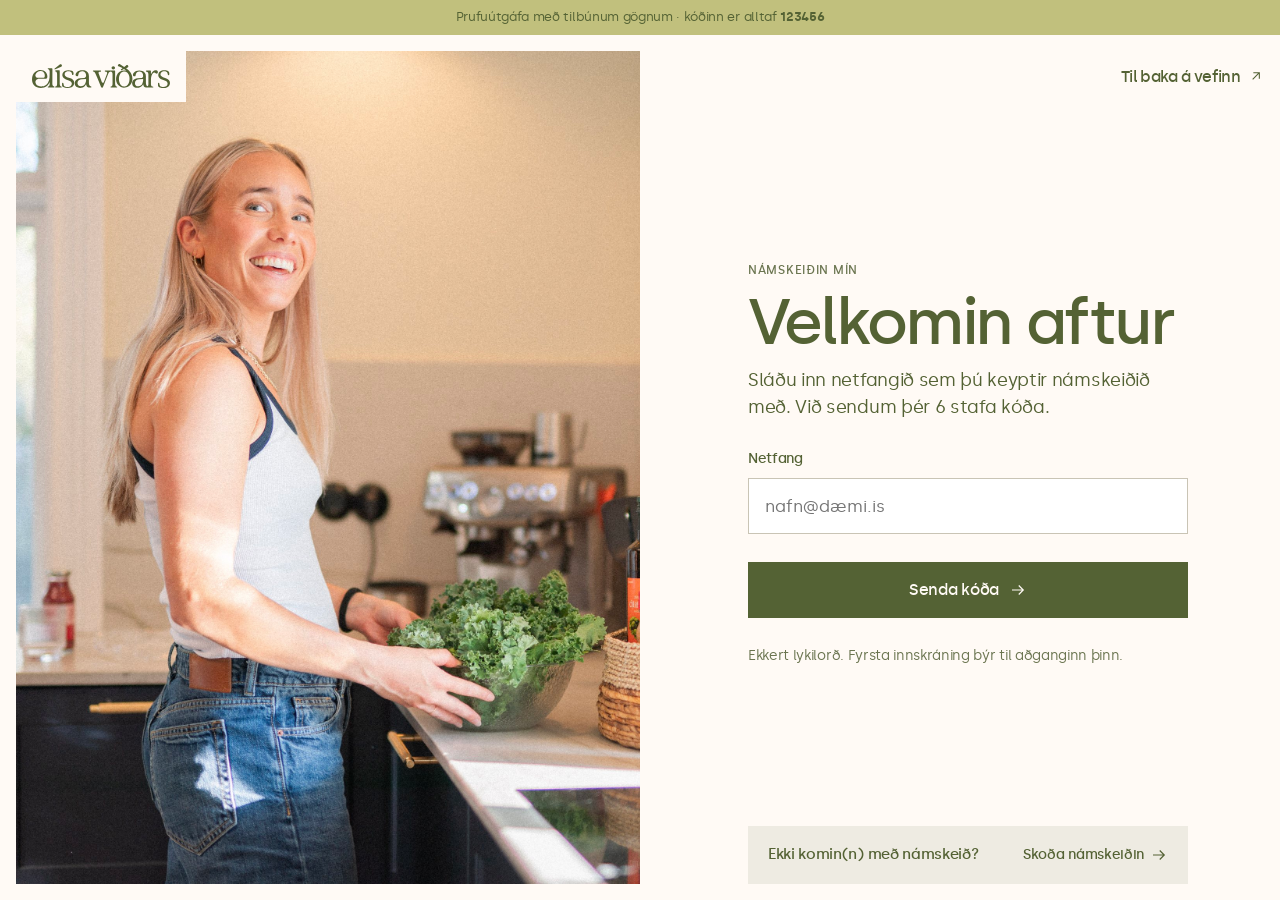
==== portal/index.html @ ccb3c633 "Portal: learner login + courses, course page and lecture player (demo data, code 123456) Co-Authored" ====
<!doctype html>
<html lang="is">
<head>
  <meta charset="utf-8">
  <meta name="viewport" content="width=device-width, initial-scale=1">
  <title>Námskeiðin mín – Elísa Viðars</title>
  <meta name="robots" content="noindex">
  <link rel="preload" href="../fonts/silka-medium-webfont.woff2" as="font" type="font/woff2" crossorigin>
  <link rel="preload" href="../fonts/silka-regular-webfont.woff2" as="font" type="font/woff2" crossorigin>
  <link rel="stylesheet" href="portal.css">
</head>
<body>
  <div class="demo-bar" role="note">Prufuútgáfa með tilbúnum gögnum · kóðinn er alltaf <strong>123456</strong></div>
  <div id="app" aria-live="polite"></div>
  <div class="toast" id="toast" role="status" hidden></div>
  <script src="data.js"></script>
  <script src="portal.js"></script>
</body>
</html>
---- portal/portal.css ----
/* Elísa Viðars – learner portal. Same tokens as the main site. */
@font-face { font-family: "Silka"; src: url("../fonts/silka-regular-webfont.woff2") format("woff2"), url("../fonts/silka-regular-webfont.woff") format("woff"); font-weight: 400; font-display: swap; }
@font-face { font-family: "Silka"; src: url("../fonts/silka-medium-webfont.woff2") format("woff2"), url("../fonts/silka-medium-webfont.woff") format("woff"); font-weight: 500; font-display: swap; }
@font-face { font-family: "Silka"; src: url("../fonts/silka-semibold-webfont.woff2") format("woff2"), url("../fonts/silka-semibold-webfont.woff") format("woff"); font-weight: 600; font-display: swap; }

:root {
  --cream: #fffaf5; --olive: #546234; --olive-dark: #3e4a26; --light: #c1c07d; --light-hover: #b3b26c;
  --sand: #eeebe2; --sand-line: #d8d3c4; --line: #e5e1dc; --muted: #6b7550; --error: #a33a26; --video: #2e361c;
  --font: "Silka", "Manrope", system-ui, sans-serif;
  --gutter: 16px;
}
*, *::before, *::after { box-sizing: border-box; }
html { background: var(--cream); }
body { margin: 0; font-family: var(--font); color: var(--olive); background: var(--cream); font-size: 16px; line-height: 1.45; letter-spacing: -0.02em; -webkit-font-smoothing: antialiased; }
img { max-width: 100%; display: block; }
a { color: var(--olive); }
a:hover { color: var(--olive-dark); }
button { font: inherit; color: inherit; }
h1, h2, h3 { font-weight: 500; letter-spacing: -0.04em; margin: 0; text-wrap: balance; }
h1 { font-size: clamp(36px, 5vw, 64px); line-height: 1; }
h1:focus { outline: none; }
p { margin: 0; }
:focus-visible { outline: 2px solid var(--olive); outline-offset: 2px; }

.demo-bar { padding: 8px var(--gutter); background: var(--light); font-size: 13px; text-align: center; }
.toast { position: fixed; left: 50%; bottom: 24px; z-index: 50; transform: translateX(-50%); max-width: calc(100% - 32px); padding: 14px 20px; background: var(--olive); color: var(--cream); font-size: 15px; font-weight: 500; box-shadow: 0 8px 24px rgb(46 54 28 / .25); }

/* utilities */
.stack-8 { display: flex; flex-direction: column; gap: 8px; }
.stack-12 { display: flex; flex-direction: column; gap: 12px; }
.row-wrap { display: flex; flex-wrap: wrap; gap: 10px; align-items: center; }
.mt-auto { margin-top: auto; }
.muted { color: var(--muted); }
.small { font-size: 14px; }
.strong { font-weight: 500; }
.lead { font-size: 18px; line-height: 1.5; }
.eyebrow { font-size: 12px; font-weight: 500; letter-spacing: .06em; text-transform: uppercase; color: var(--muted); }
.eyebrow--ic { display: inline-flex; align-items: center; gap: 6px; }
.tag { font-size: 12px; padding: 2px 8px; border: 1px solid #b9b49f; color: var(--muted); letter-spacing: 0; }
.tag--olive { border: 0; background: var(--light); color: var(--olive); font-weight: 500; }
.h2 { font-size: clamp(24px, 3vw, 36px); margin-bottom: 20px; }
.h3 { font-size: 22px; margin-bottom: 12px; }
.wrap { max-width: 1376px; margin: 0 auto; padding-left: max(var(--gutter), env(safe-area-inset-left, 0px)); padding-right: max(var(--gutter), env(safe-area-inset-right, 0px)); }
@media (min-width: 1025px) { .wrap { padding-left: 32px; padding-right: 32px; } }

/* buttons */
.btn { min-height: 56px; padding: 0 22px; display: inline-flex; align-items: center; justify-content: center; gap: 10px; border: 0; font-size: 16px; font-weight: 500; letter-spacing: -0.02em; text-decoration: none; cursor: pointer; transition: background-color .2s; }
.btn--dark { background: var(--olive); color: var(--cream); }
.btn--dark:hover { background: var(--olive-dark); color: var(--cream); }
.btn--light { background: var(--light); color: var(--olive); }
.btn--light:hover { background: var(--light-hover); color: var(--olive); }
.btn--line { border: 1px solid var(--olive); color: var(--olive); }
.btn--off { flex-direction: column; gap: 2px; background: var(--sand); color: var(--muted); cursor: not-allowed; }
.btn--off span { display: inline-flex; align-items: center; gap: 6px; }
.btn--off small { font-size: 12px; font-weight: 400; }
.btn--auto { align-self: flex-start; }
.btn:disabled:not(.btn--off) { opacity: .7; cursor: progress; }
.btn svg { flex-shrink: 0; transition: transform .25s ease; }
.btn:hover svg { transform: translateX(3px); }
.ring { width: 18px; height: 18px; border: 1.6px solid currentColor; border-radius: 50%; }
.linkbtn { padding: 0; border: 0; background: none; font-size: 14px; font-weight: 500; text-decoration: underline; cursor: pointer; align-self: flex-start; }
.linkbtn:disabled { text-decoration: none; color: var(--muted); font-weight: 400; cursor: default; }
.linkbtn--light { color: var(--cream); }

/* bars */
.bar { height: 4px; background: var(--sand-line); }
.bar i { display: block; height: 100%; background: var(--olive); transition: width .3s; }
.bar--dark { background: rgb(255 250 245 / .25); }
.bar--dark i { background: var(--light); }

/* ---------- auth ---------- */
.auth { min-height: calc(100vh - 35px); padding: 16px; display: flex; flex-wrap: wrap; }
.auth__photo { flex: 1 1 520px; min-height: 300px; position: relative; background: url("../assets/hero.jpg") 30% 35% / cover no-repeat; }
.auth__logo { position: absolute; left: 0; top: 0; height: 51px; padding: 0 16px; display: flex; align-items: center; background: var(--cream); }
.auth__logo img { width: 138px; height: auto; }
.auth__side { flex: 1 1 520px; min-width: 0; padding: 0 0 0 32px; display: flex; flex-direction: column; }
.auth__top { align-self: flex-end; height: 51px; display: inline-flex; align-items: center; gap: 8px; font-weight: 500; letter-spacing: -0.04em; text-decoration: none; }
.auth__top--left { align-self: flex-start; }
.auth__form { flex-grow: 1; width: 100%; max-width: 440px; margin: 0 auto; padding: 48px 0; display: flex; flex-direction: column; justify-content: center; gap: 28px; }
.auth__store { width: 100%; max-width: 440px; margin: 0 auto; padding: 18px 20px; display: flex; flex-wrap: wrap; gap: 8px; align-items: center; justify-content: space-between; background: var(--sand); font-weight: 500; font-size: 15px; text-decoration: none; }
.auth__store span { display: inline-flex; align-items: center; gap: 6px; font-size: 14px; }
.field { display: flex; flex-direction: column; gap: 8px; }
.field label, .code legend { font-size: 14px; font-weight: 500; }
.field input { height: 56px; padding: 0 16px; border: 1px solid #c9c4b5; border-radius: 0; background: #fff; color: var(--olive); font: inherit; font-size: 17px; }
.field input:focus { outline: 3px solid var(--light); outline-offset: 0; border-color: var(--olive); }
.field input[aria-invalid="true"] { border: 2px solid var(--error); }
.field__err, .code__err { display: flex; gap: 8px; align-items: flex-start; color: var(--error); font-size: 14px; }
.field__err[hidden], .code__err[hidden] { display: none; }
.code__err svg { flex-shrink: 0; margin-top: 2px; }
.badge-ic { width: 56px; height: 56px; display: flex; align-items: center; justify-content: center; background: var(--light); margin-bottom: 8px; }
.badge-ic--sand { background: var(--sand); }
.code { margin: 0; padding: 0; border: 0; display: flex; flex-direction: column; gap: 10px; }
.code legend { padding: 0; margin-bottom: 10px; }
.code__boxes { display: grid; grid-template-columns: repeat(6, minmax(0, 1fr)); gap: 10px; }
.code__box { width: 100%; height: 68px; border: 1px solid #c9c4b5; border-radius: 0; background: #fff; color: var(--olive); text-align: center; font: inherit; font-size: 30px; font-weight: 500; }
.code__box:focus { outline: 3px solid var(--light); outline-offset: 0; border: 2px solid var(--olive); }
.code__box.is-bad { border: 2px solid var(--error); }
.code__help { display: flex; flex-wrap: wrap; gap: 8px 16px; justify-content: space-between; }
@media (max-width: 1056px) {
  .auth { padding: 0; }
  .auth__photo { flex-basis: 100%; min-height: 0; height: 300px; }
  .auth__side { padding: 0 var(--gutter) 24px; }
  .auth__top { display: none; }
  .auth__form { padding: 32px 0; justify-content: flex-start; }
  .code__boxes { gap: 8px; }
  .code__box { height: 60px; font-size: 26px; }
  body.is-auth .auth__photo { height: 260px; }
}

/* ---------- top bar ---------- */
.top { height: 51px; margin: 16px 16px 0; display: flex; align-items: stretch; justify-content: space-between; gap: 16px; }
.top__logo { padding: 0 16px; display: flex; align-items: center; }
.top__logo img { width: 138px; height: auto; }
.top__back { min-width: 0; padding: 0 16px; display: flex; align-items: center; font-weight: 500; letter-spacing: -0.04em; text-decoration: none; white-space: nowrap; overflow: hidden; text-overflow: ellipsis; }
.top__nav { display: flex; align-items: stretch; flex-shrink: 0; }
.top__link { padding: 0 24px; display: flex; align-items: center; font-weight: 500; letter-spacing: -0.04em; text-decoration: none; }
.top__out { padding: 0 24px; border: 0; background: var(--light); color: var(--olive); font-weight: 500; letter-spacing: -0.04em; cursor: pointer; transition: background-color .2s; }
.top__out:hover { background: var(--light-hover); }
@media (max-width: 1024px) {
  .top { margin: 0; height: 56px; border-bottom: 1px solid var(--line); }
  .top__link { display: none; }
  .top__logo img { width: 110px; }
  .top__logo--right img { width: 96px; }
  .top__back { padding-right: 0; font-size: 14px; }
  .top__back ~ .top__nav .top__out { display: none; }
}

/* ---------- course list ---------- */
.page { padding-top: clamp(40px, 6vw, 72px); padding-bottom: 96px; display: flex; flex-direction: column; gap: clamp(28px, 4vw, 48px); }
.page__head { display: flex; flex-wrap: wrap; justify-content: space-between; align-items: flex-end; gap: 16px; }
.hello { font-size: 17px; }
.cards { display: grid; grid-template-columns: repeat(auto-fill, minmax(min(100%, 360px), 1fr)); gap: 24px; }
.card { display: flex; flex-direction: column; background: var(--sand); text-decoration: none; color: var(--olive); }
.card:hover { color: var(--olive); }
.card__img { width: 100%; aspect-ratio: 16 / 10; object-fit: cover; }
.card__img--none { display: flex; align-items: center; justify-content: center; background: var(--olive); }
.card__img--none img { width: 44%; }
.card__body { flex-grow: 1; padding: 24px; display: flex; flex-direction: column; gap: 14px; }
.card__title { font-size: 28px; line-height: 1.1; }
.card .btn { width: 100%; }
.card:hover .btn--dark { background: var(--olive-dark); }
.card:hover .btn--light { background: var(--light-hover); }
.card:hover .btn svg { transform: translateX(3px); }
.empty { display: flex; flex-wrap: wrap; background: var(--sand); }
.empty img { flex: 1 1 320px; min-width: 0; max-height: 360px; object-fit: cover; }
.empty__body { flex: 1 1 360px; padding: 32px; display: flex; flex-direction: column; gap: 16px; }
.empty__body h2 { font-size: 28px; }

/* ---------- course page ---------- */
.wrap-edge { margin: 0 16px; }
.hero { display: flex; flex-wrap: wrap; background: var(--sand); }
.hero__text { flex: 1 1 520px; min-width: 0; padding: clamp(28px, 4vw, 56px) clamp(16px, 4vw, 48px); display: flex; flex-direction: column; justify-content: flex-end; gap: 14px; }
.hero__img { flex: 1 1 480px; min-width: 0; height: clamp(220px, 32vw, 440px); object-fit: cover; }
.hero__img--none { display: flex; align-items: center; justify-content: center; background: var(--olive); }
.hero__img--none img { width: 200px; }
.meta { display: flex; gap: 20px; font-size: 14px; color: var(--muted); }
.course { padding-top: clamp(32px, 5vw, 64px); padding-bottom: 96px; display: flex; flex-wrap: wrap; gap: 48px 64px; align-items: flex-start; }
.course__main { flex: 999 1 560px; min-width: 0; }
.course__side { flex: 1 1 340px; min-width: 0; display: flex; flex-direction: column; gap: 32px; }
@media (max-width: 1024px) {
  .wrap-edge { margin: 0; }
  .hero { flex-direction: column-reverse; }
  .hero__img { flex-basis: auto; }
  .course { flex-direction: column-reverse; align-items: stretch; }
  .course__main, .course__side { flex-basis: auto; }
  .course__side .about { display: none; }
}
.box { padding: 24px; display: flex; flex-direction: column; gap: 16px; align-items: flex-start; }
.box h2 { font-size: 24px; line-height: 1.15; }
.box--dark { background: var(--olive); color: var(--cream); align-items: stretch; }
.box--light { background: var(--light); }
.box--sand { background: var(--sand); }
.box--sand .btn { align-self: stretch; }
.box__row { display: flex; justify-content: space-between; align-items: baseline; }
.resume { margin-top: 4px; min-height: 64px; padding: 10px 16px; display: flex; align-items: center; justify-content: space-between; gap: 12px; background: var(--cream); color: var(--olive); text-decoration: none; }
.resume:hover { background: #fff; color: var(--olive); }
.resume__t { min-width: 0; display: flex; flex-direction: column; gap: 2px; font-weight: 500; }
.resume__sub { font-size: 13px; font-weight: 400; color: var(--muted); white-space: nowrap; overflow: hidden; text-overflow: ellipsis; }
.resume svg { flex-shrink: 0; transition: transform .25s; }
.resume:hover svg { transform: translateX(3px); }
.lecs { display: flex; flex-direction: column; border-bottom: 1px solid var(--line); }
.sec { margin-top: 24px; padding: 16px 0 12px; display: flex; justify-content: space-between; align-items: baseline; border-top: 1px solid var(--olive); }
.sec h3 { font-size: 17px; letter-spacing: -0.02em; }
.sec span { font-size: 14px; color: var(--muted); }
.lec { min-height: 64px; padding: 10px 0; display: flex; align-items: center; gap: 16px; border: 0; border-top: 1px solid var(--line); background: none; color: var(--olive); text-align: left; text-decoration: none; cursor: pointer; width: 100%; font-size: 17px; letter-spacing: -0.02em; transition: background-color .2s; }
.lec .ic { flex-shrink: 0; }
.lec__t { flex-grow: 1; min-width: 0; display: flex; flex-wrap: wrap; align-items: center; gap: 4px 10px; }
.lec__sub { flex-basis: 100%; font-size: 14px; color: var(--muted); }
.lec__d { flex-shrink: 0; font-size: 14px; color: var(--muted); }
.lec.is-done { color: var(--muted); }
.lec.is-next { margin: 0 -16px; padding: 10px 16px; width: calc(100% + 32px); background: var(--sand); font-weight: 500; }
.lec.is-next .lec__sub { font-weight: 400; }
.lec.is-locked { color: var(--muted); cursor: help; }
a.lec:hover { background: var(--sand); color: var(--olive); }
.files { display: flex; flex-direction: column; border-bottom: 1px solid var(--line); }
.file { min-height: 56px; padding: 8px 0; display: flex; align-items: center; gap: 14px; border: 0; border-top: 1px solid var(--line); background: none; text-align: left; text-decoration: none; cursor: pointer; color: var(--olive); font-size: 15px; width: 100%; }
.file__ic { width: 36px; height: 36px; flex-shrink: 0; display: flex; align-items: center; justify-content: center; background: var(--sand); transition: background-color .2s; }
.file:hover .file__ic { background: var(--light); }
.file__name { flex-grow: 1; min-width: 0; }
.file__meta { font-size: 13px; color: var(--muted); }
.about { display: flex; flex-direction: column; gap: 10px; }
.about__text.is-clamped { display: -webkit-box; -webkit-line-clamp: 3; -webkit-box-orient: vertical; overflow: hidden; }

/* dialog */
.sheet { width: min(480px, calc(100% - 32px)); padding: 28px; border: 0; background: var(--cream); color: var(--olive); }
.sheet::backdrop { background: rgb(46 54 28 / .55); }
.sheet h2 { font-size: 28px; margin-bottom: 12px; }
.sheet p { margin-bottom: 24px; line-height: 1.5; }
.sheet__btns { display: flex; flex-direction: column; gap: 10px; }
@media (max-width: 640px) { .sheet { margin: auto 0 0; width: 100%; max-width: 100%; padding: 28px 16px 32px; } }

/* ---------- lecture ---------- */
.lecture { padding-top: 32px; padding-bottom: 140px; display: flex; flex-wrap: wrap; gap: 40px; align-items: flex-start; }
.lecture__main { flex: 999 1 640px; min-width: 0; display: flex; flex-direction: column; gap: 28px; }
.lecture__side { flex: 1 1 320px; min-width: 0; background: var(--sand); position: sticky; top: 16px; }
.player { position: relative; aspect-ratio: 16 / 9; max-width: 100%; background: var(--video); overflow: hidden; }
.player__poster { width: 100%; height: 100%; object-fit: cover; opacity: .85; transition: opacity .3s; }
.player.is-playing .player__poster { opacity: .6; }
.player__big { position: absolute; left: 50%; top: 50%; width: 88px; height: 88px; margin: -44px 0 0 -44px; border: 0; border-radius: 50%; background: var(--cream); display: flex; align-items: center; justify-content: center; cursor: pointer; transition: transform .2s, opacity .3s; }
.player__big:hover { transform: scale(1.05); }
.player.is-playing .player__big { opacity: 0; }
.player.is-playing:hover .player__big, .player.is-playing .player__big:focus-visible { opacity: 1; }
.player__demo { position: absolute; top: 12px; right: 12px; padding: 4px 8px; background: rgb(30 36 18 / .6); color: var(--cream); font-size: 12px; }
.player__bar { position: absolute; left: 0; right: 0; bottom: 0; padding: 28px 16px 12px; display: flex; align-items: center; gap: 12px; color: var(--cream); font-size: 13px; background: linear-gradient(transparent, rgb(30 36 18 / .75)); font-variant-numeric: tabular-nums; }
.player__pp, .player__fs { width: 32px; height: 32px; padding: 0; border: 0; background: none; color: var(--cream); cursor: pointer; display: flex; align-items: center; justify-content: center; font-size: 13px; }
.player__track { flex-grow: 1; height: 16px; display: flex; align-items: center; cursor: pointer; background: linear-gradient(rgb(255 250 245 / .35), rgb(255 250 245 / .35)) center / 100% 4px no-repeat; }
.player__track i { display: block; height: 4px; background: var(--light); }
.player:fullscreen { aspect-ratio: auto; }
.player:fullscreen .player__poster { object-fit: contain; }
.lecture__head h1 { font-size: clamp(30px, 3.4vw, 44px); line-height: 1.05; }
.prose { max-width: 720px; display: flex; flex-direction: column; gap: 14px; font-size: 18px; line-height: 1.6; letter-spacing: -0.01em; }
.prev { align-self: flex-start; text-decoration: none; }
.side__head { padding: 20px; display: flex; flex-direction: column; gap: 10px; border-bottom: 1px solid var(--sand-line); font-weight: 500; }
.side__list { display: flex; flex-direction: column; padding: 8px 0; max-height: 70vh; overflow-y: auto; }
.slec { min-height: 48px; padding: 6px 20px; display: flex; align-items: center; gap: 12px; text-decoration: none; font-size: 15px; color: var(--olive); }
.slec .ic { width: 20px; height: 20px; flex-shrink: 0; }
.slec span { flex-grow: 1; min-width: 0; }
.slec small { font-size: 13px; color: var(--muted); }
.slec.is-done { color: var(--muted); }
.slec.is-cur { background: var(--olive); color: var(--cream); font-weight: 500; }
.slec.is-cur small { color: var(--cream); }
.slec.is-cur .ic circle { fill: var(--light); }
.slec.is-cur .ic path { stroke: var(--olive); fill: var(--olive); }
.slec.is-locked { color: var(--muted); }
a.slec:not(.is-cur):hover { background: var(--sand-line); color: var(--olive); }
.actions { position: fixed; left: 0; right: 0; bottom: 0; z-index: 20; padding: 12px max(var(--gutter), env(safe-area-inset-right, 0px)) calc(12px + env(safe-area-inset-bottom, 0px)) max(var(--gutter), env(safe-area-inset-left, 0px)); background: var(--cream); border-top: 1px solid var(--line); display: flex; flex-direction: column; gap: 12px; align-items: center; }
.actions__btns { width: 100%; max-width: 640px; display: grid; grid-template-columns: repeat(2, minmax(0, 1fr)); }
.actions__btns--one { grid-template-columns: 1fr; }
.actions .btn { min-height: 56px; }
.actions .btn.is-on { background: var(--light); }
.auto { width: 100%; max-width: 640px; display: flex; flex-direction: column; gap: 8px; font-size: 13px; }
.auto__row { display: flex; justify-content: space-between; gap: 8px; }
@media (max-width: 1024px) {
  .lecture { padding-top: 0; gap: 24px; }
  .lecture.wrap { padding-left: 0; padding-right: 0; }
  .lecture__main > :not(.player) { margin-left: var(--gutter); margin-right: var(--gutter); }
  .lecture__side { position: static; margin: 0 var(--gutter); }
  .player__big { width: 64px; height: 64px; margin: -32px 0 0 -32px; }
  .player__big svg { width: 22px; height: 22px; }
  .actions .btn { font-size: 15px; padding: 0 12px; }
}

/* fixes after first test */
@media (max-width: 1024px) { .hero__text, .hero__img { flex: none; } .hero__img { height: clamp(200px, 50vw, 360px); width: 100%; } }
.slec small, .lec__d { white-space: nowrap; }
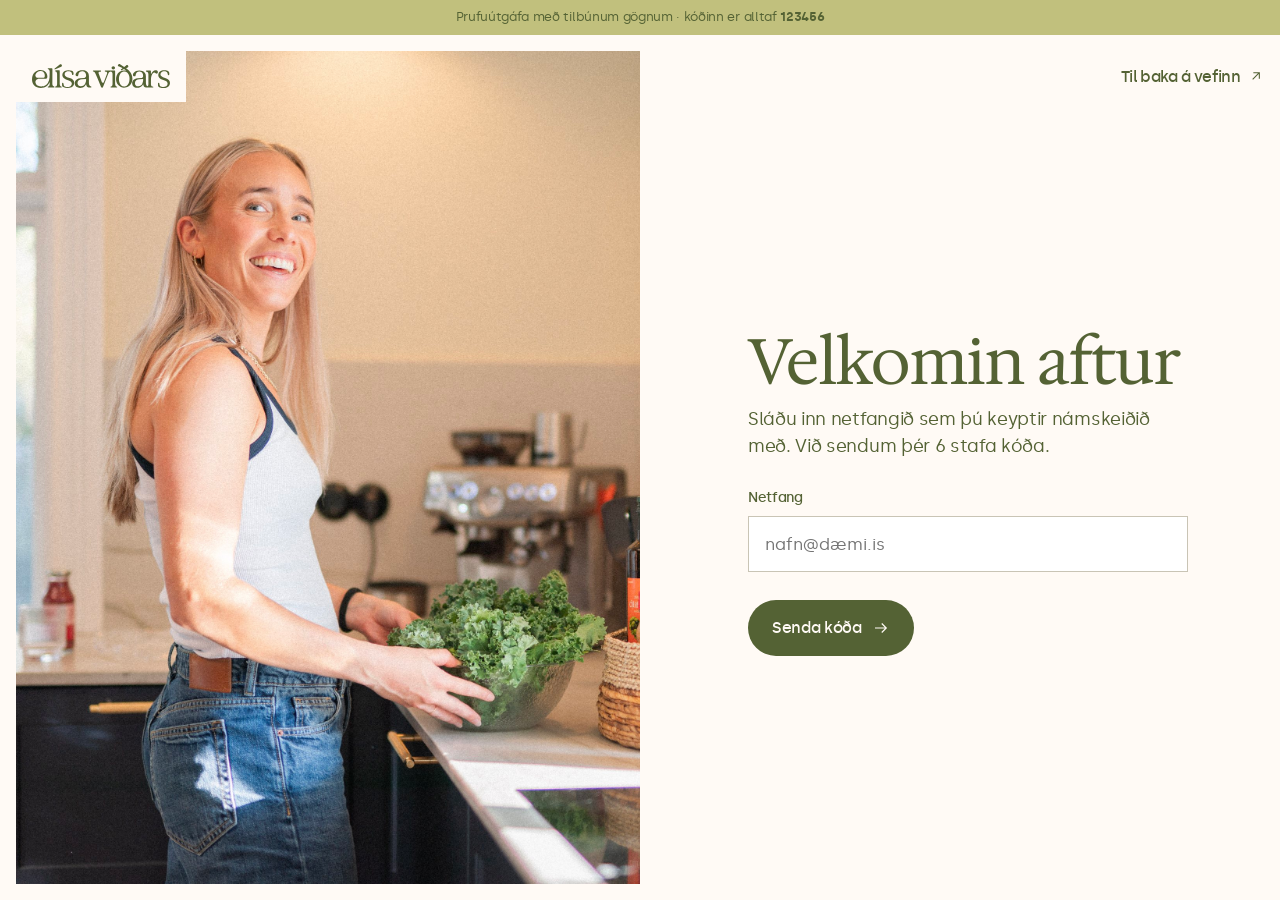
==== commit a6a8e5e7: "Trial: Hedvig Letters Serif for headings in the portal too Co-Authored-By: Claude Opus 5.5 <noreply@" ====
--- a/portal/index.html
+++ b/portal/index.html
@@ -7,6 +7,7 @@
   <meta name="robots" content="noindex">
   <link rel="preload" href="../fonts/silka-medium-webfont.woff2" as="font" type="font/woff2" crossorigin>
   <link rel="preload" href="../fonts/silka-regular-webfont.woff2" as="font" type="font/woff2" crossorigin>
+  <link rel="preload" href="../fonts/hedvig-letters-serif.woff" as="font" type="font/woff" crossorigin>
   <link rel="stylesheet" href="portal.css">
 </head>
 <body>
--- a/portal/portal.css
+++ b/portal/portal.css
@@ -263,3 +263,258 @@
 /* fixes after first test */
 @media (max-width: 1024px) { .hero__text, .hero__img { flex: none; } .hero__img { height: clamp(200px, 50vw, 360px); width: 100%; } }
 .slec small, .lec__d { white-space: nowrap; }
+
+/* ---------- Design v2 (from the Claude Design canvas, 5f) ---------- */
+/* Content spans the same width as the header and hero (16px in from each edge) */
+.course.wrap-edge { margin: 0 16px; max-width: none; padding: 56px 0 96px; }
+/* Progress band: full width right under the hero */
+.band { margin-top: 0; padding: 36px 48px; display: flex; flex-wrap: wrap; align-items: center; gap: 28px 80px; }
+.band--dark { background: var(--olive); color: var(--cream); }
+.band--light { background: var(--light); color: var(--olive); }
+.band--sand { background: var(--sand); }
+.band__info { flex: 1 1 460px; min-width: 0; display: flex; flex-direction: column; gap: 16px; }
+.band__act { flex: 0 1 460px; min-width: 0; display: flex; flex-direction: column; gap: 14px; }
+.band__eyebrow { font-size: 12px; font-weight: 500; letter-spacing: .06em; text-transform: uppercase; color: var(--light); }
+.band--light .band__eyebrow { color: var(--olive); }
+.band__row { display: flex; justify-content: space-between; align-items: baseline; gap: 16px; }
+.band__big { display: flex; flex-wrap: wrap; align-items: baseline; gap: 14px; font-size: 17px; }
+.band__big b { font-size: 44px; font-weight: 500; letter-spacing: -0.04em; line-height: 1; }
+.band--light .band__big { align-items: center; font-size: 28px; font-weight: 500; letter-spacing: -0.04em; }
+.band__pct { font-size: 17px; font-weight: 500; }
+.band__lead { font-size: 20px; line-height: 1.45; max-width: 560px; }
+.band__restart { align-self: flex-end; }
+.band .btn--cream, .btn--cream { background: var(--cream); color: var(--olive); }
+.btn--cream:hover { background: #fff; color: var(--olive); }
+.segs { display: grid; gap: 4px; }
+.segs i { height: 6px; background: rgb(255 250 245 / .22); }
+.segs i.on { background: var(--light); }
+.band .resume { margin: 0; min-height: 76px; padding: 12px 12px 12px 20px; gap: 16px; }
+.resume__h { display: inline-flex; align-items: center; gap: 8px; font-size: 17px; }
+.resume__img { width: 88px; height: 52px; object-fit: cover; flex-shrink: 0; }
+.resume > svg { display: none; }
+/* Lecture list: 16px inner padding, hover fills the whole row */
+.sec { padding: 16px 16px 12px; }
+.lec { padding: 10px 16px; }
+.lec.is-next { margin: 0; padding: 10px 16px; width: 100%; }
+.lec:hover { background: var(--sand); color: inherit; }
+.lec.is-next:hover { background: #e3dfd2; }
+@media (max-width: 1024px) {
+  .band { padding: 28px var(--gutter); gap: 20px; }
+  .band__info, .band__act { flex-basis: 100%; }
+  .band__big b { font-size: 36px; }
+  .course.wrap-edge { margin: 0; padding: 32px var(--gutter) 96px; flex-direction: column; }
+  .course__side .about { display: flex; }
+  .lecs { margin: 0 calc(var(--gutter) * -1); }
+}
+
+/* Inner pages: back link left, logo centred, Útskrá right */
+.top--center { display: grid; grid-template-columns: minmax(0, 1fr) auto minmax(0, 1fr); }
+.top--center .top__back { justify-self: start; max-width: 100%; }
+.top--center .top__nav { justify-self: end; }
+@media (max-width: 1024px) {
+  .top--center .top__logo { padding: 0 8px; }
+  .top--center .top__logo img { width: 96px; }
+  .top--center .top__back { padding-left: var(--gutter); font-size: 14px; }
+}
+.top__short { display: none; }
+@media (max-width: 480px) { .top--center .top__full { display: none; } .top--center .top__short { display: inline; } }
+.top__full, .top__short { margin-left: 6px; }
+
+/* 16px space under the header */
+.top { margin-bottom: 16px; }
+
+/* Course hero: short description instead of the lecture count */
+.hero__desc { max-width: 520px; font-size: 18px; line-height: 1.5; letter-spacing: -0.02em; }
+@media (max-width: 1024px) { .hero__desc { font-size: 16px; } }
+
+/* Progress band v3: separate from the hero, outlined cream panel with olive accents */
+.band { margin-top: 16px; }
+.band--progress { background: var(--cream); color: var(--olive); border: 1px solid var(--olive); }
+.band--progress .segs i { background: var(--sand-line); }
+.band--progress .segs i.on { background: var(--olive); }
+.band--progress .resume { background: var(--olive); color: var(--cream); }
+.band--progress .resume:hover { background: var(--olive-dark); color: var(--cream); }
+.band--progress .resume__sub { color: rgb(255 250 245 / .75); }
+.band--progress .band__restart { color: var(--olive); }
+@media (max-width: 1024px) { .band { margin: 16px var(--gutter) 0; } .band--progress { border-width: 1px; } }
+
+/* ---------- v4 from comments ---------- */
+/* Course progress: no border, one column; full-width bar, Halda áfram underneath */
+.band--progress { border: 0; padding: 32px 0 8px; flex-direction: column; align-items: stretch; gap: 16px; }
+.band--progress .band__row { align-items: baseline; }
+.band__under { margin-top: 8px; display: flex; flex-wrap: wrap; align-items: center; justify-content: space-between; gap: 12px 24px; }
+.band--progress .resume { flex: 0 1 480px; min-width: 0; padding: 12px 20px 12px 12px; }
+.band--progress .resume__img { order: -1; }
+.band--progress .band__restart { align-self: center; color: var(--olive); }
+/* Lecture page: no bottom bar; Merkja sem lokið next to the title; Næsti under the list */
+.lecture { padding-bottom: 96px; }
+.lecture__head { display: flex; flex-wrap: wrap; align-items: flex-end; justify-content: space-between; gap: 16px 24px; }
+.lecture__head .stack-8 { flex: 1 1 320px; min-width: 0; }
+.mark { flex-shrink: 0; }
+.mark.is-on { background: var(--light); }
+.lecture__head .auto { flex: 0 1 360px; max-width: none; font-size: 13px; }
+.lecture__side { background: none; position: static; display: flex; flex-direction: column; }
+.side__head { padding: 0 0 14px; border: 0; flex-direction: row; justify-content: space-between; align-items: baseline; font-weight: 400; }
+.side__head .h3 { margin: 0; }
+.side__list { padding: 0; max-height: none; overflow: visible; border-bottom: 1px solid var(--line); }
+.ssec { margin-top: 20px; padding: 14px 16px 10px; display: flex; justify-content: space-between; align-items: baseline; border-top: 1px solid var(--olive); }
+.ssec:first-child { margin-top: 0; }
+.ssec h3 { font-size: 15px; letter-spacing: -0.02em; }
+.ssec span { font-size: 13px; color: var(--muted); }
+.slec { min-height: 52px; padding: 8px 16px; border-top: 1px solid var(--line); transition: background-color .2s; }
+.slec .ic { width: 22px; height: 22px; }
+a.slec:not(.is-cur):hover { background: var(--sand); }
+.slec.is-cur { background: var(--sand); color: var(--olive); }
+.slec.is-cur small { color: var(--muted); }
+.slec.is-cur .ic circle { fill: var(--light); }
+.slec.is-cur .ic path { fill: var(--olive); stroke: none; }
+.side__next { margin-top: 20px; width: 100%; }
+@media (max-width: 1024px) { .band--progress { padding: 24px var(--gutter) 0; margin: 0; } .lecture__side { margin: 0 var(--gutter); } .mark, .lecture__head .auto { flex-basis: 100%; } }
+
+/* ---------- v5 from comments ---------- */
+.band--progress { background: var(--light); padding: 32px 48px; }
+.band--progress .segs i { background: rgb(84 98 52 / .18); }
+.band--progress .segs i.on { background: var(--olive); }
+.band--progress .band__under { justify-content: flex-end; }
+.band--progress .resume { flex: 0 0 auto; padding: 12px 20px; gap: 12px; }
+.band--progress .resume__sub { color: rgb(255 250 245 / .8); }
+.restart-under { margin-top: 20px; }
+.course__side .h2 { margin-bottom: 20px; }
+@media (max-width: 1024px) { .band--progress { margin: 16px var(--gutter) 0; padding: 24px 16px; } .band--progress .resume { flex: 1 1 auto; } }
+
+/* ---------- v6: full-width hero photo, light gradient at the bottom, text on top ---------- */
+.hero--photo { position: relative; display: block; min-height: 480px; overflow: hidden; background: var(--sand); }
+.hero--photo .hero__img { position: absolute; inset: 0; width: 100%; height: 100%; max-width: none; object-fit: cover; object-position: center 35%; }
+.hero--photo .hero__img--none { display: flex; align-items: flex-start; justify-content: center; padding-top: 64px; }
+.hero--photo::after { content: ""; position: absolute; inset: 0; pointer-events: none;
+  background: linear-gradient(to bottom, rgb(255 250 245 / 0) 30%, rgb(255 250 245 / .55) 58%, rgb(255 250 245 / .94) 100%); }
+.hero--photo .hero__text { position: relative; z-index: 1; min-height: 480px; padding: 48px; justify-content: flex-end; }
+.hero--photo .hero__desc { color: var(--olive); }
+@media (max-width: 1024px) {
+  .hero--photo { min-height: 420px; }
+  .hero--photo .hero__img { height: 100%; }
+  .hero--photo .hero__text { min-height: 420px; padding: 24px var(--gutter); }
+}
+
+.hero--photo::after { background: linear-gradient(to bottom, rgb(255 250 245 / 0) 40%, rgb(255 250 245 / .6) 70%, rgb(255 250 245 / .93) 100%); }
+.hero--none::after { display: none; }
+.hero--none .hero__text, .hero--none .hero__desc { color: var(--cream); }
+.hero--none .tag { color: var(--cream); border-color: rgb(255 250 245 / .5); }
+
+/* ---------- v7: Halda áfram in the hero corner ---------- */
+.hero__resume { position: absolute; right: 48px; bottom: 48px; z-index: 2; }
+.hero__resume .resume { margin: 0; min-height: 64px; padding: 12px 20px; background: var(--olive); color: var(--cream); }
+.hero__resume .resume:hover { background: var(--olive-dark); color: var(--cream); }
+.hero__resume .resume__sub { color: rgb(255 250 245 / .8); }
+.hero__resume .resume > svg { display: none; }
+.hero--photo .hero__text { padding-right: 420px; }
+.band--progress { padding-bottom: 32px; }
+@media (max-width: 1024px) {
+  .hero__resume { position: relative; right: auto; bottom: auto; padding: 0 var(--gutter) 24px; margin-top: -8px; }
+  .hero__resume .resume { width: 100%; }
+  .hero--photo .hero__text { padding-right: var(--gutter); min-height: 360px; }
+  .hero--photo { min-height: 0; }
+}
+
+/* ---------- v8 ---------- */
+.band--progress { background: #e4e3c3; }
+.band--progress .segs i { background: rgb(84 98 52 / .15); }
+.hero--photo .hero__img { object-position: 50% 15%; }
+.course__side .h3 { margin-bottom: 14px; }
+.course__side { padding-top: 10px; }
+
+/* ---------- v9: one content edge after login ----------
+   Desktop: 16px frame + 48px inset = text starts 64px from the screen edge.
+   Row lines / hover tints still run edge to edge of the 16px frame. Phones stay at 16px. */
+@media (min-width: 1025px) {
+  :root { --inset: 48px; }
+  .page.wrap, .lecture.wrap { max-width: none; padding-left: 64px; padding-right: 64px; }
+  .course.wrap-edge { padding: 56px var(--inset) 96px; }
+  .course__main .lecs { margin-left: calc(var(--inset) * -1); }
+  .course__main .lec, .course__main .sec { padding-left: var(--inset); }
+  .course__main .lec.is-next { padding-left: var(--inset); }
+  .hero--photo .hero__text { padding-left: var(--inset); padding-bottom: var(--inset); }
+  .hero__resume { right: var(--inset); bottom: var(--inset); }
+  .band--progress { padding-left: var(--inset); padding-right: var(--inset); }
+}
+
+@media (max-width: 1024px) { .band--progress { margin: 16px 0 0; padding: 24px var(--gutter); } }
+
+/* ---------- v10: progress sits in the bottom of the hero (no band background) ---------- */
+.hero--photo .hero__inner { position: relative; z-index: 1; min-height: 600px; padding: 48px; display: flex; flex-direction: column; justify-content: flex-end; gap: 32px; }
+.hero--photo .hero__row { display: flex; flex-wrap: wrap; align-items: flex-end; justify-content: space-between; gap: 24px 48px; }
+.hero--photo .hero__text { position: static; min-height: 0; padding: 0 !important; flex: 1 1 420px; min-width: 0; }
+.hero__resume { position: static !important; padding: 0 !important; margin: 0 !important; flex: 0 0 auto; }
+.hero__progress { display: flex; flex-direction: column; gap: 14px; }
+.hero__progress .segs { display: grid; gap: 4px; }
+.hero__progress .segs i { height: 6px; background: rgb(84 98 52 / .18); }
+.hero__progress .segs i.on { background: var(--olive); }
+.hero__progress .band__big b { font-size: 40px; }
+.hero--photo::after { background: linear-gradient(to bottom, rgb(255 250 245 / 0) 25%, rgb(255 250 245 / .65) 55%, rgb(255 250 245 / .95) 100%); }
+@media (min-width: 1025px) { .hero--photo .hero__inner { padding: var(--inset); } }
+@media (max-width: 1024px) {
+  .hero--photo .hero__inner { min-height: 520px; padding: 24px var(--gutter); gap: 24px; }
+  .hero__resume, .hero__resume .resume { width: 100%; }
+  .hero__progress .band__big b { font-size: 34px; }
+}
+
+/* ---------- v11: whole portal capped at 1440px, centred ---------- */
+#app { max-width: 1440px; margin: 0 auto; }
+
+/* ---------- v12: list lines start at the content edge; hover fills the row between its lines ---------- */
+.course__main .lecs { margin-left: 0 !important; margin-right: 0 !important; }
+.course__main .lec, .course__main .sec, .course__main .lec.is-next { padding-left: 16px !important; padding-right: 16px !important; margin: 0; width: 100%; box-sizing: border-box; }
+.course__main .lec + .sec, .course__main .sec { margin-top: 0; }
+.course__main .sec { border-top: 1px solid var(--olive); }
+.course__main .lec { min-height: 64px; }
+.course__main .h2 { padding-left: 0; }
+@media (max-width: 1024px) { .course__main .lecs { margin: 0 !important; } }
+
+/* ---------- v13: list rows 32px inner padding on the left ---------- */
+.course__main .lec, .course__main .sec, .course__main .lec.is-next { padding-left: 32px !important; }
+@media (max-width: 1024px) { .course__main .lec, .course__main .sec, .course__main .lec.is-next { padding-left: 16px !important; } }
+
+/* v14: 24px left padding inside lecture rows (desktop) */
+@media (min-width: 1025px) { .course__main .lec, .course__main .sec, .course__main .lec.is-next { padding-left: 24px !important; } }
+
+/* ---------- v15: content runs the full width, in line with the hero image (16px from the frame);
+   hero text has 24px padding ---------- */
+@media (min-width: 1025px) {
+  .page.wrap, .lecture.wrap { padding-left: 16px; padding-right: 16px; }
+  .course.wrap-edge { padding: 56px 0 96px; }
+  .hero--photo .hero__inner { padding: 24px; }
+  .band { padding-left: 24px; padding-right: 24px; }
+}
+@media (max-width: 1024px) { .hero--photo .hero__inner { padding: 24px var(--gutter); } }
+
+/* ==========================================================================
+   Buttons: fully rounded pills, 16px / 24px padding, hug their content
+   ========================================================================== */
+.btn, .top__out, .resume, .side__next, .mark {
+  border-radius: 999px !important; padding: 16px 24px !important;
+  width: auto !important; min-height: 0 !important; height: auto !important;
+  flex: none !important; align-self: flex-start;
+}
+.top__out { align-self: center; }
+.card .btn { align-self: flex-start; }
+.box .btn, .band .btn, .box--sand .btn { align-self: flex-start; }
+.sheet__btns { align-items: flex-start; flex-direction: row; flex-wrap: wrap; }
+.hero__resume .resume { width: auto !important; }
+.band__act { align-items: flex-start; }
+@media (max-width: 1024px) { .hero__resume, .hero__resume .resume { width: auto !important; } }
+
+/* 20px corner radius on buttons and tags */
+.btn, .top__out, .resume, .side__next, .mark { border-radius: 20px !important; }
+.tag, .player__demo { border-radius: 20px; }
+.tag { padding: 2px 10px; }
+
+/* Buttons and tags fully rounded */
+.btn, .top__out, .resume, .side__next, .mark, .tag { border-radius: 999px !important; }
+
+/* Trial: Hedvig Letters Serif for headings (same as the front page). Chapter labels in lists stay Silka. */
+@font-face { font-family: "Hedvig Letters Serif"; src: url("../fonts/hedvig-letters-serif.woff") format("woff"); font-weight: 400; font-style: normal; font-display: swap; }
+h1, h2, .card__title {
+  font-family: "Hedvig Letters Serif", Georgia, "Times New Roman", serif;
+  font-weight: 400 !important;
+  letter-spacing: -0.01em;
+}
